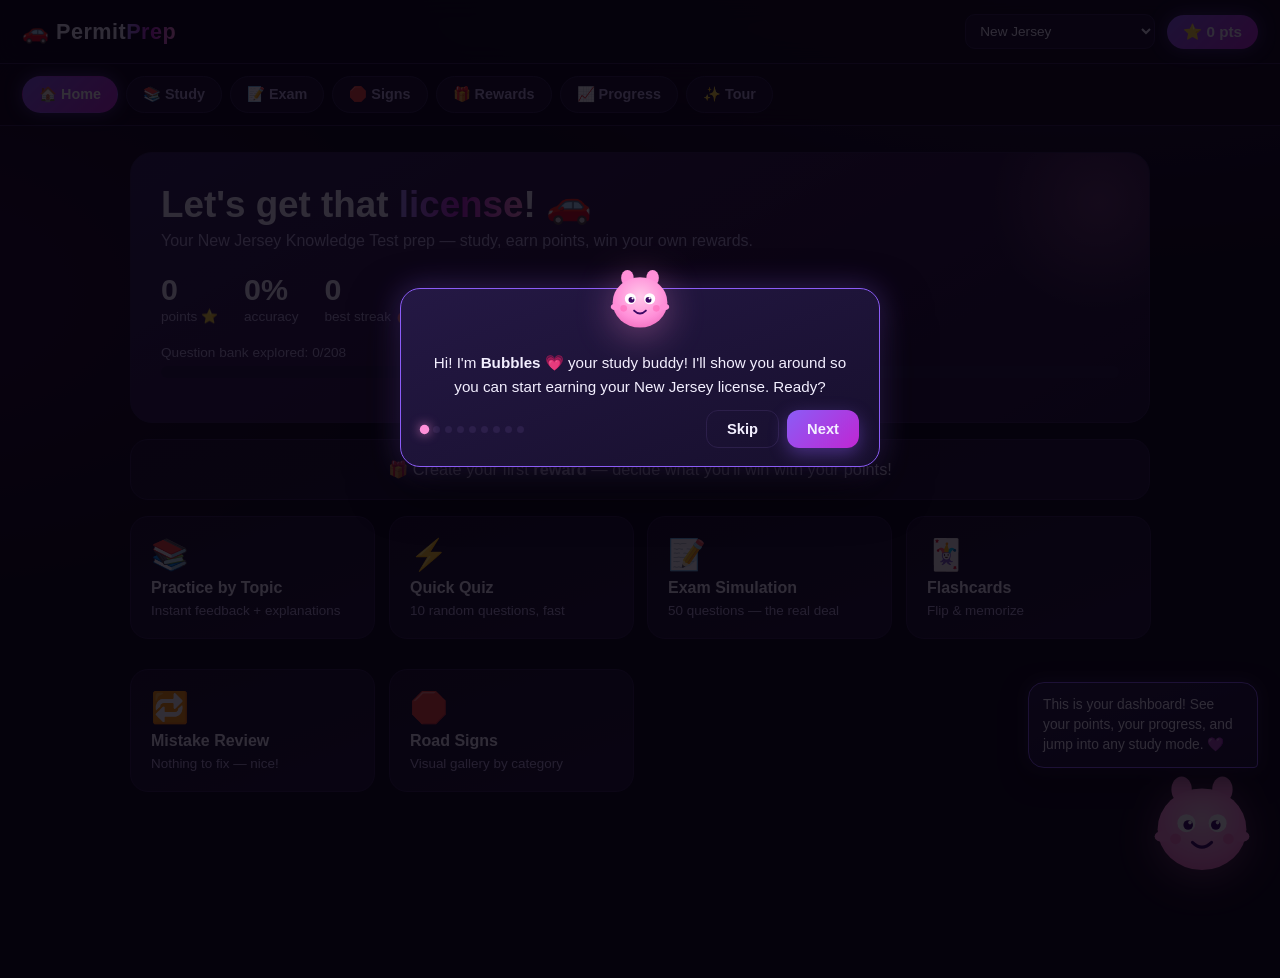
==== index.html @ 6b96ebd3 "NJ Permit Prep — static study site for the NJ MVC Knowledge Test 208 original questions (8 topics), " ====
<!DOCTYPE html>
<html lang="en">
<head>
  <meta charset="UTF-8">
  <meta name="viewport" content="width=device-width, initial-scale=1">
  <title>NJ Permit Prep — Pass Your New Jersey Knowledge Test</title>
  <link rel="stylesheet" href="css/style.css">
</head>
<body>
  <canvas id="confetti-canvas"></canvas>

  <header id="topbar">
    <div class="logo">🚗 <span>Permit<span class="grad-text">Prep</span></span></div>
    <div class="topbar-right">
      <select id="state-select" title="Choose your state"></select>
      <div class="points-pill" id="points-pill">⭐ <span id="points-value">0</span> pts</div>
    </div>
  </header>

  <nav id="main-nav">
    <button data-view="home">🏠 Home</button>
    <button data-view="study">📚 Study</button>
    <button data-view="exam">📝 Exam</button>
    <button data-view="signs">🛑 Signs</button>
    <button data-view="rewards">🎁 Rewards</button>
    <button data-view="progress">📈 Progress</button>
    <button id="tour-btn">✨ Tour</button>
  </nav>

  <main id="app">
    <section id="view-home" class="view"></section>
    <section id="view-study" class="view"></section>
    <section id="view-quiz" class="view"></section>
    <section id="view-exam" class="view"></section>
    <section id="view-flashcards" class="view"></section>
    <section id="view-signs" class="view"></section>
    <section id="view-rewards" class="view"></section>
    <section id="view-progress" class="view"></section>
  </main>

  <div id="mascot"></div>

  <div id="tour-overlay" class="hidden">
    <div id="tour-spotlight"></div>
    <div id="tour-panel"></div>
  </div>

  <!-- data -->
  <script src="data/signs.js"></script>
  <script src="data/questions-signs.js"></script>
  <script src="data/questions-laws.js"></script>
  <script src="data/questions-speed.js"></script>
  <script src="data/questions-alcohol.js"></script>
  <script src="data/questions-safe.js"></script>
  <script src="data/questions-sharing.js"></script>
  <script src="data/questions-license.js"></script>
  <script src="data/questions-emergency.js"></script>

  <!-- app -->
  <script src="js/storage.js"></script>
  <script src="js/confetti.js"></script>
  <script src="js/mascot.js"></script>
  <script src="js/quiz.js"></script>
  <script src="js/exam.js"></script>
  <script src="js/flashcards.js"></script>
  <script src="js/rewards.js"></script>
  <script src="js/progress.js"></script>
  <script src="js/app.js"></script>
</body>
</html>
---- css/style.css ----
/* css/style.css — purple & black theme, animations everywhere (R3). Loaded by index.html. */

:root {
  --bg: #0a0612;
  --bg2: #120a1f;
  --panel: #171028;
  --panel2: #1e1435;
  --border: #2c1f4a;
  --purple: #8b5cf6;
  --purple2: #a78bfa;
  --violet: #c026d3;
  --pink: #ff8fd8;
  --text: #f3efff;
  --muted: #b6a8d9;
  --good: #34d399;
  --bad: #f87171;
  --gold: #f7c531;
}

* { margin: 0; padding: 0; box-sizing: border-box; }

html { scroll-behavior: smooth; }

body {
  background:
    radial-gradient(1200px 600px at 85% -10%, rgba(139, 92, 246, .18), transparent 60%),
    radial-gradient(900px 500px at -10% 30%, rgba(192, 38, 211, .12), transparent 60%),
    var(--bg);
  color: var(--text);
  font-family: 'Segoe UI', 'Helvetica Neue', Arial, sans-serif;
  min-height: 100vh;
  overflow-x: hidden;
}

#confetti-canvas { position: fixed; inset: 0; pointer-events: none; z-index: 900; }

.hidden { display: none !important; }
.grad-text {
  background: linear-gradient(90deg, var(--purple2), var(--violet), var(--pink));
  -webkit-background-clip: text; background-clip: text; color: transparent;
}
.accent { color: var(--purple2); }
.pass { color: var(--good); font-weight: 700; }
.fail { color: var(--bad); font-weight: 700; }

/* ---------- header / nav ---------- */
#topbar {
  display: flex; align-items: center; justify-content: space-between;
  padding: 14px 22px; position: sticky; top: 0; z-index: 100;
  background: rgba(10, 6, 18, .85); backdrop-filter: blur(12px);
  border-bottom: 1px solid var(--border);
}
.logo { font-size: 1.35rem; font-weight: 800; letter-spacing: .5px; }
.topbar-right { display: flex; align-items: center; gap: 12px; }

#state-select {
  background: var(--panel); color: var(--text); border: 1px solid var(--border);
  border-radius: 10px; padding: 8px 10px; font-size: .85rem; cursor: pointer;
  transition: border-color .25s, box-shadow .25s;
}
#state-select:hover { border-color: var(--purple); box-shadow: 0 0 12px rgba(139, 92, 246, .35); }

.points-pill {
  background: linear-gradient(135deg, var(--purple), var(--violet));
  padding: 8px 16px; border-radius: 999px; font-weight: 800; font-size: .95rem;
  box-shadow: 0 0 18px rgba(139, 92, 246, .45);
}
.points-pill.pulse { animation: pulse .6s ease; }
@keyframes pulse {
  0% { transform: scale(1); }
  35% { transform: scale(1.18); box-shadow: 0 0 34px rgba(255, 143, 216, .8); }
  100% { transform: scale(1); }
}

#main-nav {
  display: flex; gap: 8px; padding: 12px 22px; flex-wrap: wrap;
  position: sticky; top: 61px; z-index: 99;
  background: rgba(10, 6, 18, .8); backdrop-filter: blur(12px);
  border-bottom: 1px solid var(--border);
}
#main-nav button {
  background: var(--panel); color: var(--muted); border: 1px solid var(--border);
  padding: 9px 16px; border-radius: 999px; cursor: pointer; font-size: .9rem; font-weight: 600;
  transition: all .25s cubic-bezier(.2, .9, .3, 1.4);
}
#main-nav button:hover { transform: translateY(-2px); color: var(--text); border-color: var(--purple); box-shadow: 0 6px 16px rgba(139, 92, 246, .3); }
#main-nav button.active {
  background: linear-gradient(135deg, var(--purple), var(--violet)); color: #fff; border-color: transparent;
  box-shadow: 0 0 16px rgba(139, 92, 246, .5);
}

/* ---------- layout / views ---------- */
#app { max-width: 1060px; margin: 0 auto; padding: 26px 20px 160px; }
.view { display: none; }
.view.active { display: block; animation: viewIn .5s cubic-bezier(.2, .9, .3, 1) both; }
@keyframes viewIn { from { opacity: 0; transform: translateY(22px); } to { opacity: 1; transform: none; } }

.pop-in { animation: popIn .45s cubic-bezier(.2, .9, .3, 1.25) both; }
@keyframes popIn { from { opacity: 0; transform: translateY(14px) scale(.98); } to { opacity: 1; transform: none; } }

h1 { font-size: 2rem; margin-bottom: 6px; }
.sub { color: var(--muted); margin-bottom: 22px; }
.section-title { margin: 26px 0 14px; font-size: 1.25rem; }

/* ---------- cards ---------- */
.card {
  background: linear-gradient(160deg, var(--panel), var(--panel2));
  border: 1px solid var(--border); border-radius: 18px; padding: 20px; margin-bottom: 16px;
  transition: transform .3s cubic-bezier(.2, .9, .3, 1.4), box-shadow .3s, border-color .3s;
}
.grid { display: grid; gap: 14px; margin-bottom: 10px; }
.modes-grid { grid-template-columns: repeat(auto-fit, minmax(230px, 1fr)); }
.topics-grid { grid-template-columns: repeat(auto-fit, minmax(220px, 1fr)); }
.signs-grid { grid-template-columns: repeat(auto-fit, minmax(200px, 1fr)); }

.mode-card, .topic-card {
  cursor: pointer; text-align: left; color: var(--text); font-family: inherit; font-size: 1rem;
  display: flex; flex-direction: column; gap: 6px;
}
.mode-card:hover, .topic-card:hover {
  transform: translateY(-5px) scale(1.02);
  border-color: var(--purple);
  box-shadow: 0 14px 30px rgba(0, 0, 0, .45), 0 0 22px rgba(139, 92, 246, .35);
}
.mode-icon, .topic-icon { font-size: 1.9rem; }
.mode-card span:last-of-type, .topic-sub { color: var(--muted); font-size: .84rem; }

/* ---------- hero (dashboard) ---------- */
.hero {
  background: linear-gradient(150deg, rgba(139, 92, 246, .22), rgba(192, 38, 211, .10) 55%, transparent),
    linear-gradient(160deg, var(--panel), var(--panel2));
  border: 1px solid var(--border); border-radius: 22px; padding: 30px; margin-bottom: 16px;
  position: relative; overflow: hidden;
}
.hero::after {
  content: ''; position: absolute; top: -60px; right: -60px; width: 220px; height: 220px;
  background: radial-gradient(circle, rgba(255, 143, 216, .25), transparent 70%);
  animation: floaty 6s ease-in-out infinite;
}
.hero h1 { font-size: 2.3rem; }
.hero-stats { display: flex; gap: 26px; margin: 20px 0; flex-wrap: wrap; }
.hero-stat b { font-size: 1.9rem; display: block; }
.hero-stat span { color: var(--muted); font-size: .85rem; }
.coverage span { font-size: .85rem; color: var(--muted); display: block; margin-bottom: 6px; }

.reward-banner { cursor: pointer; text-align: center; font-size: 1.02rem; }
.reward-banner:hover { border-color: var(--pink); box-shadow: 0 0 20px rgba(255, 143, 216, .3); transform: translateY(-3px); }

.stats-grid { display: grid; grid-template-columns: repeat(auto-fit, minmax(150px, 1fr)); gap: 12px; margin-bottom: 16px; }
.stat { text-align: center; padding: 18px 10px; }
.stat b { font-size: 1.7rem; display: block; }
.stat span { color: var(--muted); font-size: .8rem; }

/* ---------- progress bars ---------- */
.bar { background: #241740; border-radius: 999px; height: 12px; overflow: hidden; margin: 4px 0 14px; }
.bar.mini { height: 7px; margin: 8px 0 2px; }
.bar-fill {
  height: 100%; border-radius: 999px;
  background: linear-gradient(90deg, var(--purple), var(--violet), var(--pink));
  box-shadow: 0 0 10px rgba(167, 139, 250, .6);
  transition: width .8s cubic-bezier(.2, .9, .3, 1);
  transform-origin: left;
  animation: barIn 1s cubic-bezier(.2, .9, .3, 1) both;
}
@keyframes barIn { from { transform: scaleX(0); } }

/* ---------- buttons ---------- */
.btn {
  border: 1px solid var(--border); background: var(--panel); color: var(--text);
  padding: 10px 20px; border-radius: 12px; cursor: pointer; font-weight: 700; font-size: .92rem;
  transition: all .25s cubic-bezier(.2, .9, .3, 1.4); font-family: inherit;
}
.btn:hover:not(:disabled) { transform: translateY(-2px); }
.btn:disabled { opacity: .35; cursor: default; }
.btn.primary {
  background: linear-gradient(135deg, var(--purple), var(--violet)); border: none;
  box-shadow: 0 6px 18px rgba(139, 92, 246, .4);
}
.btn.primary:hover { box-shadow: 0 10px 26px rgba(192, 38, 211, .55); }
.btn.big { padding: 14px 34px; font-size: 1.05rem; }
.btn.ghost { background: transparent; }
.btn.ghost:hover { border-color: var(--purple); }
.btn.danger { border-color: #7f1d1d; color: var(--bad); background: transparent; }
.btn.danger:hover { background: rgba(248, 113, 113, .12); }
.btn.knew { background: rgba(52, 211, 153, .15); border-color: rgba(52, 211, 153, .5); }
.btn.didnt { background: rgba(248, 113, 113, .12); border-color: rgba(248, 113, 113, .45); }

/* ---------- quiz ---------- */
.quiz-head { display: flex; align-items: center; justify-content: space-between; gap: 10px; margin-bottom: 10px; flex-wrap: wrap; }
.quiz-meta { display: flex; gap: 8px; flex-wrap: wrap; }
.chip {
  background: var(--panel); border: 1px solid var(--border); padding: 6px 12px;
  border-radius: 999px; font-size: .78rem; font-weight: 700; color: var(--muted);
}
.chip.diff-easy { color: var(--good); border-color: rgba(52, 211, 153, .4); }
.chip.diff-medium { color: var(--gold); border-color: rgba(247, 197, 49, .4); }
.chip.diff-hard { color: var(--pink); border-color: rgba(255, 143, 216, .5); }
.quiz-count { font-weight: 800; color: var(--muted); }

.question-card { padding: 26px; }
.question-text { font-size: 1.25rem; line-height: 1.5; margin-bottom: 20px; }

.sign-box { width: 130px; margin: 0 auto 18px; filter: drop-shadow(0 6px 16px rgba(0, 0, 0, .5)); animation: floaty 4s ease-in-out infinite; }
.sign-box.small { width: 90px; }
.sign-box svg { width: 100%; height: auto; display: block; }

.choices { display: flex; flex-direction: column; gap: 10px; }
.choice {
  display: flex; align-items: center; gap: 12px; text-align: left;
  background: var(--panel); border: 1px solid var(--border); color: var(--text);
  padding: 14px 16px; border-radius: 14px; cursor: pointer; font-size: 1rem; font-family: inherit;
  transition: all .22s cubic-bezier(.2, .9, .3, 1.4); position: relative;
}
.choice:hover:not(.locked) { transform: translateX(6px); border-color: var(--purple); box-shadow: 0 0 14px rgba(139, 92, 246, .3); }
.choice-letter {
  background: var(--panel2); border: 1px solid var(--border); min-width: 30px; height: 30px;
  display: inline-flex; align-items: center; justify-content: center;
  border-radius: 9px; font-weight: 800; font-size: .85rem; color: var(--purple2);
}
.choice.selected { border-color: var(--purple2); background: rgba(139, 92, 246, .18); }
.choice.correct {
  border-color: var(--good); background: rgba(52, 211, 153, .14);
  box-shadow: 0 0 18px rgba(52, 211, 153, .35); animation: correctPop .5s cubic-bezier(.2, .9, .3, 1.6);
}
.choice.wrong {
  border-color: var(--bad); background: rgba(248, 113, 113, .12);
  animation: shake .45s ease;
}
@keyframes correctPop { 40% { transform: scale(1.035); } }
@keyframes shake { 20% { transform: translateX(-7px); } 45% { transform: translateX(6px); } 70% { transform: translateX(-4px); } 90% { transform: translateX(2px); } }

.float-pts {
  position: absolute; right: 14px; top: -6px; font-weight: 900; color: var(--gold);
  text-shadow: 0 0 10px rgba(247, 197, 49, .7); animation: floatUp 1.2s ease forwards; pointer-events: none;
}
@keyframes floatUp { to { transform: translateY(-42px); opacity: 0; } }

.explanation {
  margin-top: 18px; padding: 16px; border-radius: 14px; line-height: 1.55;
  background: rgba(139, 92, 246, .1); border: 1px solid rgba(139, 92, 246, .35);
  animation: popIn .4s ease both;
}
.quiz-actions { margin-top: 18px; text-align: center; }

/* ---------- exam ---------- */
.exam-intro { text-align: center; padding: 40px 26px; }
.exam-badge { font-size: 3rem; animation: floaty 4s ease-in-out infinite; }
.exam-rules { display: flex; justify-content: center; gap: 22px; margin: 22px 0; flex-wrap: wrap; }
.rule b { display: block; font-size: 1.7rem; color: var(--purple2); }
.rule span { color: var(--muted); font-size: .8rem; }
.exam-note { color: var(--muted); font-size: .9rem; margin-bottom: 18px; }
.exam-last { margin-bottom: 16px; }
.exam-timer-box {
  font-weight: 800; font-variant-numeric: tabular-nums; background: var(--panel);
  border: 1px solid var(--border); padding: 8px 16px; border-radius: 999px; color: var(--gold);
}
.exam-nav { display: flex; justify-content: space-between; margin-top: 20px; }
.exam-answered { text-align: center; color: var(--muted); font-size: .8rem; margin-top: 12px; }

.summary-card { text-align: center; padding: 36px 24px; }
.summary-ring {
  width: 130px; height: 130px; border-radius: 50%; margin: 0 auto 18px;
  display: flex; align-items: center; justify-content: center;
  font-size: 1.6rem; font-weight: 900; border: 6px solid;
  animation: ringIn .7s cubic-bezier(.2, .9, .3, 1.4) both;
}
.summary-ring.big-ring { width: 160px; height: 160px; }
.summary-ring.good { border-color: var(--good); box-shadow: 0 0 34px rgba(52, 211, 153, .4); }
.summary-ring.mid { border-color: var(--gold); box-shadow: 0 0 30px rgba(247, 197, 49, .35); }
.summary-ring.low { border-color: var(--bad); box-shadow: 0 0 30px rgba(248, 113, 113, .35); }
@keyframes ringIn { from { transform: scale(.4); opacity: 0; } }
.summary-line { margin: 8px 0 20px; color: var(--muted); }
.summary-actions { display: flex; gap: 10px; justify-content: center; flex-wrap: wrap; margin-bottom: 10px; }

.wrong-review { text-align: left; margin-top: 26px; border-top: 1px solid var(--border); padding-top: 18px; }
.wrong-review h3 { margin-bottom: 14px; }
.wrong-item { border: 1px solid var(--border); border-radius: 14px; padding: 16px; margin-bottom: 12px; background: var(--panel); }
.wq { font-weight: 700; margin-bottom: 8px; }
.wa, .wc { font-size: .9rem; margin-bottom: 4px; }
.we { font-size: .85rem; color: var(--muted); margin-top: 6px; line-height: 1.5; }

/* ---------- flashcards ---------- */
.flash-wrap { perspective: 1200px; max-width: 560px; margin: 0 auto 18px; }
.flashcard {
  position: relative; width: 100%; min-height: 320px; cursor: pointer;
  transform-style: preserve-3d; transition: transform .6s cubic-bezier(.3, .9, .3, 1);
}
.flashcard.flipped { transform: rotateY(180deg); }
.flash-face {
  position: absolute; inset: 0; backface-visibility: hidden; -webkit-backface-visibility: hidden;
  display: flex; flex-direction: column; align-items: center; justify-content: center; gap: 12px;
  padding: 30px; border-radius: 20px; text-align: center;
  background: linear-gradient(160deg, var(--panel), var(--panel2)); border: 1px solid var(--border);
}
.flash-front p { font-size: 1.2rem; line-height: 1.5; }
.flash-back { transform: rotateY(180deg); border-color: var(--purple); box-shadow: 0 0 26px rgba(139, 92, 246, .3); }
.flash-answer { font-size: 1.25rem; font-weight: 800; color: var(--purple2); }
.flash-expl { color: var(--muted); font-size: .92rem; line-height: 1.5; }
.flash-hint { color: var(--muted); font-size: .75rem; opacity: .7; }
.flash-controls { display: flex; gap: 10px; justify-content: center; flex-wrap: wrap; }

/* ---------- rewards ---------- */
.reward-form { display: grid; grid-template-columns: 1fr 170px auto; gap: 10px; align-items: center; }
.reward-form input, .reward-card input {
  background: var(--bg2); border: 1px solid var(--border); color: var(--text);
  padding: 12px 14px; border-radius: 12px; font-size: .95rem; font-family: inherit;
  transition: border-color .25s, box-shadow .25s; width: 100%;
}
.reward-form input:focus, .reward-card input:focus { outline: none; border-color: var(--purple); box-shadow: 0 0 12px rgba(139, 92, 246, .35); }
.rewards-list { display: grid; gap: 14px; }
.reward-card { margin-bottom: 0; }
.reward-card.unlocked { border-color: var(--pink); box-shadow: 0 0 24px rgba(255, 143, 216, .35); animation: glowPulse 2.2s ease-in-out infinite; }
.reward-card.claimed { opacity: .65; }
.reward-card.editing { display: grid; gap: 10px; }
@keyframes glowPulse {
  0%, 100% { box-shadow: 0 0 18px rgba(255, 143, 216, .25); }
  50% { box-shadow: 0 0 34px rgba(255, 143, 216, .55); }
}
.reward-top { display: flex; gap: 14px; align-items: center; margin-bottom: 10px; }
.reward-emoji { font-size: 2rem; }
.reward-info { display: flex; flex-direction: column; }
.reward-info b { font-size: 1.05rem; }
.reward-goal { color: var(--muted); font-size: .82rem; }
.reward-bar { margin-bottom: 12px; }
.reward-actions { display: flex; justify-content: space-between; align-items: center; }
.reward-remaining { color: var(--muted); font-size: .85rem; }
.claimed-label { color: var(--good); font-weight: 700; font-size: .9rem; }
.reward-mini-actions { display: flex; gap: 6px; }
.mini-btn {
  background: transparent; border: 1px solid var(--border); border-radius: 9px;
  padding: 6px 9px; cursor: pointer; font-size: .85rem; transition: all .2s;
}
.mini-btn:hover { border-color: var(--purple); transform: translateY(-2px); }

/* ---------- progress page ---------- */
.topic-row { display: grid; grid-template-columns: 240px 1fr; gap: 12px; align-items: center; padding: 9px 0; border-bottom: 1px solid rgba(44, 31, 74, .6); }
.topic-row:last-child { border-bottom: none; }
.topic-row-name { font-size: .92rem; }
.mastered { color: var(--gold); font-size: .78rem; font-weight: 800; }
.topic-row-stats { color: var(--muted); font-size: .78rem; }
.exam-table { width: 100%; border-collapse: collapse; }
.exam-table th, .exam-table td { text-align: left; padding: 9px 8px; border-bottom: 1px solid rgba(44, 31, 74, .6); font-size: .9rem; }
.exam-table th { color: var(--muted); font-weight: 600; font-size: .78rem; text-transform: uppercase; letter-spacing: .6px; }
.empty-note { color: var(--muted); }
.danger-zone { border-color: rgba(248, 113, 113, .35); }
.danger-zone p { color: var(--muted); font-size: .88rem; margin: 8px 0 14px; }

/* ---------- signs gallery ---------- */
.sign-card { text-align: center; margin-bottom: 0; }
.sign-card:hover { transform: translateY(-5px); border-color: var(--purple); box-shadow: 0 12px 26px rgba(0, 0, 0, .45), 0 0 18px rgba(139, 92, 246, .3); }
.sign-card .sign-box { width: 96px; margin-bottom: 12px; animation: none; }
.sign-card b { display: block; margin-bottom: 6px; }
.sign-card p { color: var(--muted); font-size: .82rem; line-height: 1.45; }

/* ---------- empty state ---------- */
.empty-state { text-align: center; padding: 40px 24px; }
.empty-emoji { font-size: 3rem; margin-bottom: 10px; animation: floaty 4s ease-in-out infinite; }
.empty-state p { color: var(--muted); margin: 10px 0 18px; }

/* ---------- mascot (Bubbles) ---------- */
#mascot { position: fixed; right: 18px; bottom: 14px; width: 120px; z-index: 800; }
.bubbles-svg { width: 100%; height: auto; cursor: pointer; animation: floaty 3.6s ease-in-out infinite; filter: drop-shadow(0 8px 18px rgba(255, 143, 216, .35)); transition: transform .3s; }
.bubbles-svg:hover { transform: scale(1.08); }
@keyframes floaty { 0%, 100% { transform: translateY(0); } 50% { transform: translateY(-9px); } }

.bubbles-eyes { transform-origin: 100px 102px; animation: blink 4.6s infinite; }
@keyframes blink { 0%, 93%, 100% { transform: scaleY(1); } 95.5% { transform: scaleY(.08); } 98% { transform: scaleY(1); } }

.bubbles-svg .mouth-sad { display: none; }
.bubbles-svg.sad .mouth-sad { display: block; }
.bubbles-svg.sad .mouth-happy { display: none; }
.bubbles-svg.happy { animation: bounce .55s cubic-bezier(.2, .9, .3, 1.6) 2; }
@keyframes bounce { 35% { transform: translateY(-16px) scale(1.06); } 70% { transform: translateY(0) scale(.98); } }

.mascot-bubble {
  position: absolute; bottom: 118px; right: 4px; width: 230px;
  background: linear-gradient(160deg, #241844, #1b1233);
  border: 1px solid var(--purple); border-radius: 16px 16px 4px 16px;
  padding: 12px 14px; font-size: .86rem; line-height: 1.45;
  box-shadow: 0 10px 26px rgba(0, 0, 0, .5), 0 0 16px rgba(139, 92, 246, .3);
}
.mascot-bubble.pop { animation: bubblePop .35s cubic-bezier(.2, .9, .3, 1.5) both; }
@keyframes bubblePop { from { opacity: 0; transform: translateY(10px) scale(.9); } to { opacity: 1; transform: none; } }

/* ---------- tour ---------- */
#tour-overlay { position: fixed; inset: 0; z-index: 1000; }
#tour-spotlight {
  position: fixed; border-radius: 16px;
  box-shadow: 0 0 0 9999px rgba(5, 2, 12, .82), 0 0 30px rgba(167, 139, 250, .55);
  transition: all .4s cubic-bezier(.2, .9, .3, 1); pointer-events: none;
}
#tour-panel {
  /* centered via auto margins — transform is owned by the popIn animation */
  position: fixed; left: 16px; right: 16px; margin: 0 auto;
  width: min(480px, calc(100vw - 32px));
  background: linear-gradient(160deg, #241844, #170f2d);
  border: 1px solid var(--purple); border-radius: 20px; padding: 18px 20px;
  box-shadow: 0 20px 50px rgba(0, 0, 0, .6), 0 0 30px rgba(139, 92, 246, .35);
  display: flex; flex-direction: column; gap: 12px;
  animation: popIn .4s cubic-bezier(.2, .9, .3, 1.3) both;
  transition: top .4s cubic-bezier(.2, .9, .3, 1);
}
.tour-mascot { width: 74px; margin: -46px auto 0; }
.tour-mascot .bubbles-svg { animation: floaty 3s ease-in-out infinite; }
.tour-text { text-align: center; line-height: 1.55; font-size: .95rem; }
.tour-controls { display: flex; align-items: center; justify-content: space-between; gap: 10px; flex-wrap: wrap; }
.tour-dots { display: flex; gap: 5px; }
.tour-dots i { width: 7px; height: 7px; border-radius: 50%; background: var(--border); transition: all .3s; }
.tour-dots i.on { background: var(--pink); transform: scale(1.35); box-shadow: 0 0 8px rgba(255, 143, 216, .8); }
.tour-btns { display: flex; gap: 8px; }

/* ---------- responsive ---------- */
@media (max-width: 640px) {
  #topbar { padding: 12px 14px; }
  .logo { font-size: 1.1rem; }
  #main-nav { top: 57px; padding: 10px 12px; gap: 6px; }
  #main-nav button { padding: 7px 11px; font-size: .78rem; }
  #app { padding: 18px 14px 190px; }
  .hero h1 { font-size: 1.6rem; }
  h1 { font-size: 1.5rem; }
  .reward-form { grid-template-columns: 1fr; }
  .topic-row { grid-template-columns: 1fr; gap: 4px; }
  #mascot { width: 92px; right: 10px; bottom: 10px; }
  .mascot-bubble { width: 190px; bottom: 92px; }
  .exam-nav { flex-direction: column; gap: 10px; }
  .exam-nav .btn { width: 100%; }
}
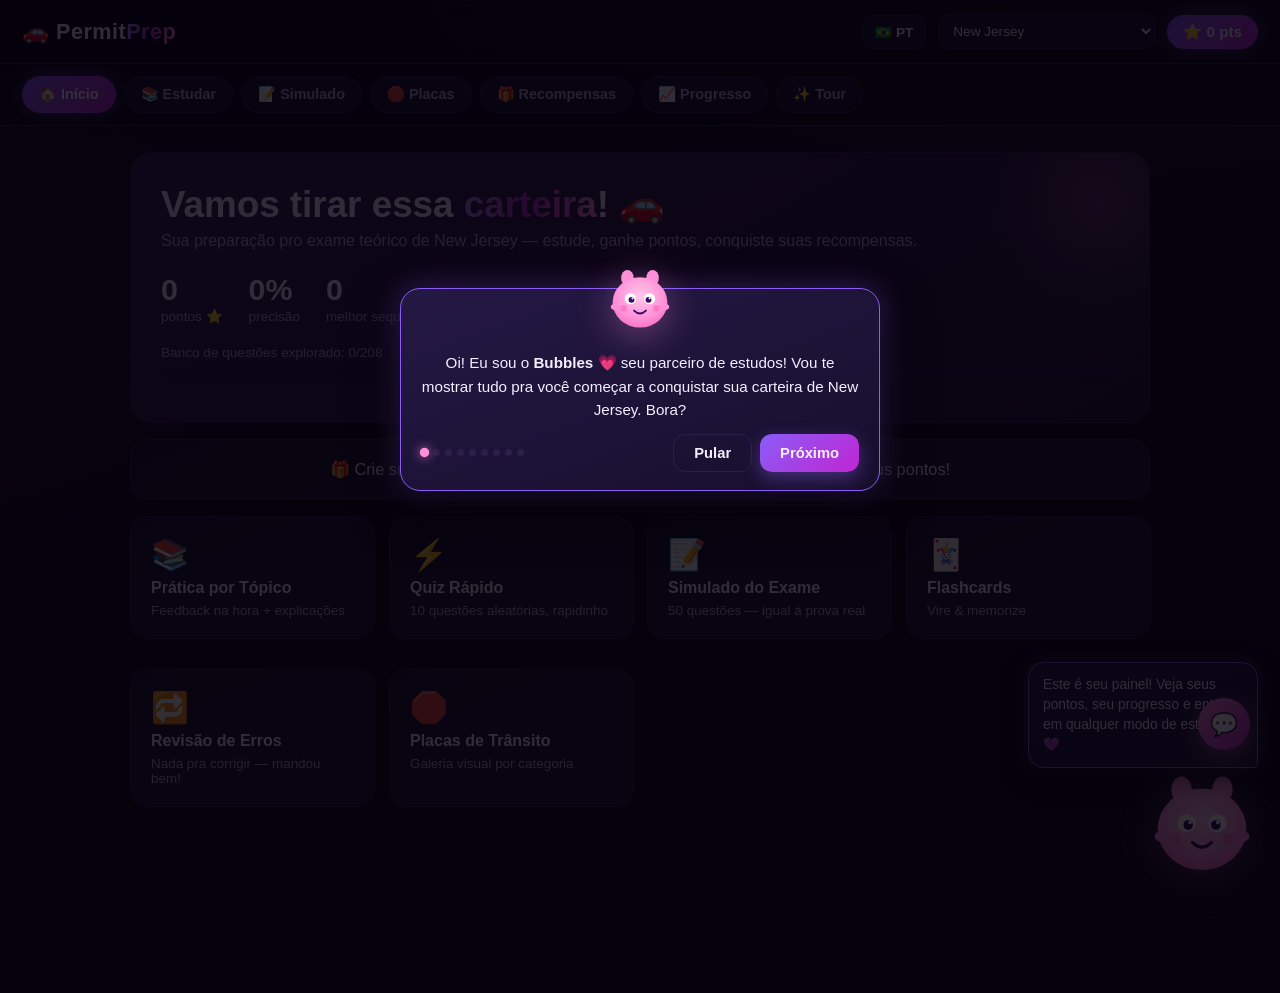
==== commit 4fb2cdd0: "v2: bilingual PT/EN + Ask Bubbles chat - Language toggle in header (PT default, persisted); every UI" ====
--- a/index.html
+++ b/index.html
@@ -4,6 +4,7 @@
   <meta charset="UTF-8">
   <meta name="viewport" content="width=device-width, initial-scale=1">
   <title>NJ Permit Prep — Pass Your New Jersey Knowledge Test</title>
+  <link rel="icon" href="data:image/svg+xml,<svg xmlns='http://www.w3.org/2000/svg' viewBox='0 0 100 100'><text y='.9em' font-size='90'>🚗</text></svg>">
   <link rel="stylesheet" href="css/style.css">
 </head>
 <body>
@@ -12,6 +13,7 @@
   <header id="topbar">
     <div class="logo">🚗 <span>Permit<span class="grad-text">Prep</span></span></div>
     <div class="topbar-right">
+      <button id="lang-btn" class="lang-btn" title="PT / EN"></button>
       <select id="state-select" title="Choose your state"></select>
       <div class="points-pill" id="points-pill">⭐ <span id="points-value">0</span> pts</div>
     </div>
@@ -40,6 +42,16 @@
 
   <div id="mascot"></div>
 
+  <button id="chat-fab" title="Ask Bubbles">💬</button>
+  <div id="chat-panel" class="hidden">
+    <div class="chat-head"><span id="chat-title"></span><button id="chat-close">✕</button></div>
+    <div id="chat-msgs"></div>
+    <div class="chat-input-row">
+      <input id="chat-input" type="text" maxlength="200">
+      <button id="chat-send" class="btn primary"></button>
+    </div>
+  </div>
+
   <div id="tour-overlay" class="hidden">
     <div id="tour-spotlight"></div>
     <div id="tour-panel"></div>
@@ -58,6 +70,7 @@
 
   <!-- app -->
   <script src="js/storage.js"></script>
+  <script src="js/i18n.js"></script>
   <script src="js/confetti.js"></script>
   <script src="js/mascot.js"></script>
   <script src="js/quiz.js"></script>
@@ -65,6 +78,7 @@
   <script src="js/flashcards.js"></script>
   <script src="js/rewards.js"></script>
   <script src="js/progress.js"></script>
+  <script src="js/chat.js"></script>
   <script src="js/app.js"></script>
 </body>
 </html>
--- a/css/style.css
+++ b/css/style.css
@@ -409,6 +409,73 @@
 .tour-dots i.on { background: var(--pink); transform: scale(1.35); box-shadow: 0 0 8px rgba(255, 143, 216, .8); }
 .tour-btns { display: flex; gap: 8px; }
 
+/* ---------- language toggle (R11.1) ---------- */
+.lang-btn {
+  background: var(--panel); color: var(--text); border: 1px solid var(--border);
+  border-radius: 10px; padding: 8px 12px; font-size: .85rem; font-weight: 800; cursor: pointer;
+  transition: all .25s cubic-bezier(.2, .9, .3, 1.4); font-family: inherit;
+}
+.lang-btn:hover { transform: translateY(-2px); border-color: var(--pink); box-shadow: 0 0 12px rgba(255, 143, 216, .4); }
+
+/* ---------- Ask Bubbles chat (R11.4) ---------- */
+#chat-fab {
+  position: fixed; right: 30px; bottom: 150px; z-index: 810;
+  width: 52px; height: 52px; border-radius: 50%; border: none; cursor: pointer;
+  background: linear-gradient(135deg, var(--pink), var(--violet));
+  font-size: 1.4rem; box-shadow: 0 8px 22px rgba(255, 143, 216, .45);
+  transition: all .3s cubic-bezier(.2, .9, .3, 1.5);
+  animation: floaty 3.6s ease-in-out infinite;
+}
+#chat-fab:hover { transform: scale(1.12); }
+
+#chat-panel {
+  position: fixed; right: 18px; bottom: 150px; z-index: 820;
+  width: min(370px, calc(100vw - 24px)); height: min(460px, 62vh);
+  display: flex; flex-direction: column;
+  background: linear-gradient(165deg, #1d1336, #140d26);
+  border: 1px solid var(--purple); border-radius: 20px; overflow: hidden;
+  box-shadow: 0 24px 60px rgba(0, 0, 0, .6), 0 0 30px rgba(139, 92, 246, .35);
+  animation: popIn .35s cubic-bezier(.2, .9, .3, 1.3) both;
+}
+.chat-head {
+  display: flex; align-items: center; justify-content: space-between;
+  padding: 12px 16px; border-bottom: 1px solid var(--border);
+  background: rgba(139, 92, 246, .12); font-weight: 800;
+}
+#chat-close {
+  background: transparent; border: none; color: var(--muted); font-size: 1rem;
+  cursor: pointer; padding: 4px 8px; border-radius: 8px; transition: all .2s;
+}
+#chat-close:hover { color: var(--text); background: rgba(255, 255, 255, .08); }
+
+#chat-msgs { flex: 1; overflow-y: auto; padding: 14px; display: flex; flex-direction: column; gap: 10px; }
+.chat-msg {
+  max-width: 85%; padding: 10px 13px; border-radius: 14px; font-size: .88rem; line-height: 1.5;
+  animation: popIn .3s ease both; overflow-wrap: break-word;
+}
+.chat-msg.user {
+  align-self: flex-end; background: linear-gradient(135deg, var(--purple), var(--violet));
+  border-bottom-right-radius: 4px;
+}
+.chat-msg.bot {
+  align-self: flex-start; background: var(--panel); border: 1px solid var(--border);
+  border-bottom-left-radius: 4px;
+}
+.chat-sign { width: 74px; margin: 8px 0 4px; }
+.chat-sign svg { width: 100%; height: auto; display: block; }
+.chat-rel { margin-top: 10px; padding-top: 8px; border-top: 1px dashed var(--border); font-size: .8rem; }
+.chat-rel-item { margin-top: 6px; color: var(--muted); }
+.chat-rel-ans { color: var(--purple2); }
+
+.chat-input-row { display: flex; gap: 8px; padding: 12px; border-top: 1px solid var(--border); }
+#chat-input {
+  flex: 1; background: var(--bg2); border: 1px solid var(--border); color: var(--text);
+  padding: 10px 13px; border-radius: 12px; font-size: .9rem; font-family: inherit;
+  transition: border-color .25s, box-shadow .25s;
+}
+#chat-input:focus { outline: none; border-color: var(--pink); box-shadow: 0 0 12px rgba(255, 143, 216, .3); }
+.chat-input-row .btn { padding: 10px 16px; }
+
 /* ---------- responsive ---------- */
 @media (max-width: 640px) {
   #topbar { padding: 12px 14px; }
@@ -422,6 +489,8 @@
   .topic-row { grid-template-columns: 1fr; gap: 4px; }
   #mascot { width: 92px; right: 10px; bottom: 10px; }
   .mascot-bubble { width: 190px; bottom: 92px; }
+  #chat-fab { right: 16px; bottom: 118px; width: 46px; height: 46px; }
+  #chat-panel { right: 12px; bottom: 118px; height: min(440px, 58vh); }
   .exam-nav { flex-direction: column; gap: 10px; }
   .exam-nav .btn { width: 100%; }
 }
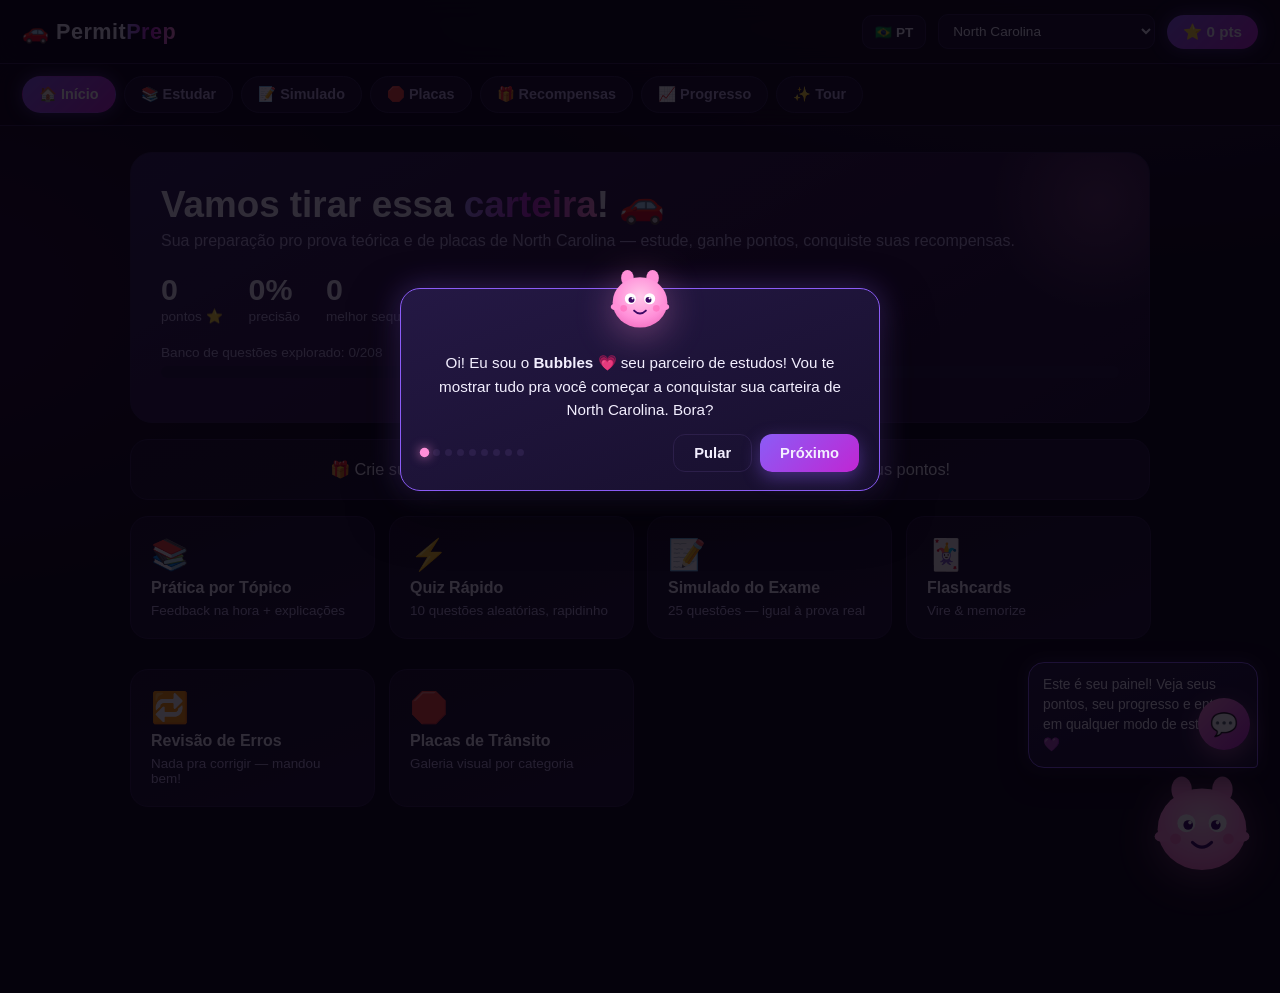
==== commit 66764401: "Switch site to North Carolina (208 questions from the NC Driver Handbook, May 2025) NJ version prese" ====
--- a/index.html
+++ b/index.html
@@ -3,7 +3,7 @@
 <head>
   <meta charset="UTF-8">
   <meta name="viewport" content="width=device-width, initial-scale=1">
-  <title>NJ Permit Prep — Pass Your New Jersey Knowledge Test</title>
+  <title>NC Permit Prep — Pass Your North Carolina Knowledge Test</title>
   <link rel="icon" href="data:image/svg+xml,<svg xmlns='http://www.w3.org/2000/svg' viewBox='0 0 100 100'><text y='.9em' font-size='90'>🚗</text></svg>">
   <link rel="stylesheet" href="css/style.css">
 </head>
--- a/css/style.css
+++ b/css/style.css
@@ -1,6 +1,7 @@
 /* css/style.css — purple & black theme, animations everywhere (R3). Loaded by index.html. */
 
 :root {
+  color-scheme: dark;   /* single dark look: native controls & scrollbars follow it */
   --bg: #0a0612;
   --bg2: #120a1f;
   --panel: #171028;
@@ -46,7 +47,7 @@
 /* ---------- header / nav ---------- */
 #topbar {
   display: flex; align-items: center; justify-content: space-between;
-  padding: 14px 22px; position: sticky; top: 0; z-index: 100;
+  padding: 14px 22px; position: sticky; top: env(safe-area-inset-top, 0px); z-index: 100;
   background: rgba(10, 6, 18, .85); backdrop-filter: blur(12px);
   border-bottom: 1px solid var(--border);
 }
@@ -478,8 +479,12 @@
 
 /* ---------- responsive ---------- */
 @media (max-width: 640px) {
-  #topbar { padding: 12px 14px; }
-  .logo { font-size: 1.1rem; }
+  #topbar { padding: 12px 14px; gap: 8px; }
+  .logo { font-size: 1.1rem; flex-shrink: 0; }
+  .topbar-right { gap: 6px; min-width: 0; }
+  #state-select { max-width: 118px; padding: 7px 6px; }
+  .lang-btn { padding: 7px 8px; }
+  .points-pill { padding: 7px 11px; font-size: .85rem; white-space: nowrap; }
   #main-nav { top: 57px; padding: 10px 12px; gap: 6px; }
   #main-nav button { padding: 7px 11px; font-size: .78rem; }
   #app { padding: 18px 14px 190px; }
@@ -494,3 +499,25 @@
   .exam-nav { flex-direction: column; gap: 10px; }
   .exam-nav .btn { width: 100%; }
 }
+
+/* very narrow phones: the header keeps only the 🚗 icon so state + language + points fit */
+@media (max-width: 440px) {
+  .logo > span { display: none; }
+}
+
+/* in-page confirmation dialog (js/dialog.js) */
+.dialog-overlay {
+  position: fixed; inset: 0; z-index: 1000; display: grid; place-items: center;
+  padding: 16px; background: rgba(5, 3, 10, .72); backdrop-filter: blur(4px);
+}
+.dialog-box {
+  width: 100%; max-width: 420px; padding: 24px; border-radius: 18px;
+  background: var(--panel); border: 1px solid var(--border); box-shadow: 0 0 40px rgba(139, 92, 246, .35);
+}
+.dialog-msg { margin-bottom: 20px; line-height: 1.5; }
+.dialog-btns { display: flex; gap: 10px; justify-content: flex-end; flex-wrap: wrap; }
+
+/* where the progress is kept (js/cloud.js) */
+.sync-note { margin: -6px 0 18px; font-size: .9rem; color: var(--muted); }
+.sync-note.cloud { color: var(--good); }
+.sync-note.readonly { color: var(--gold); }
